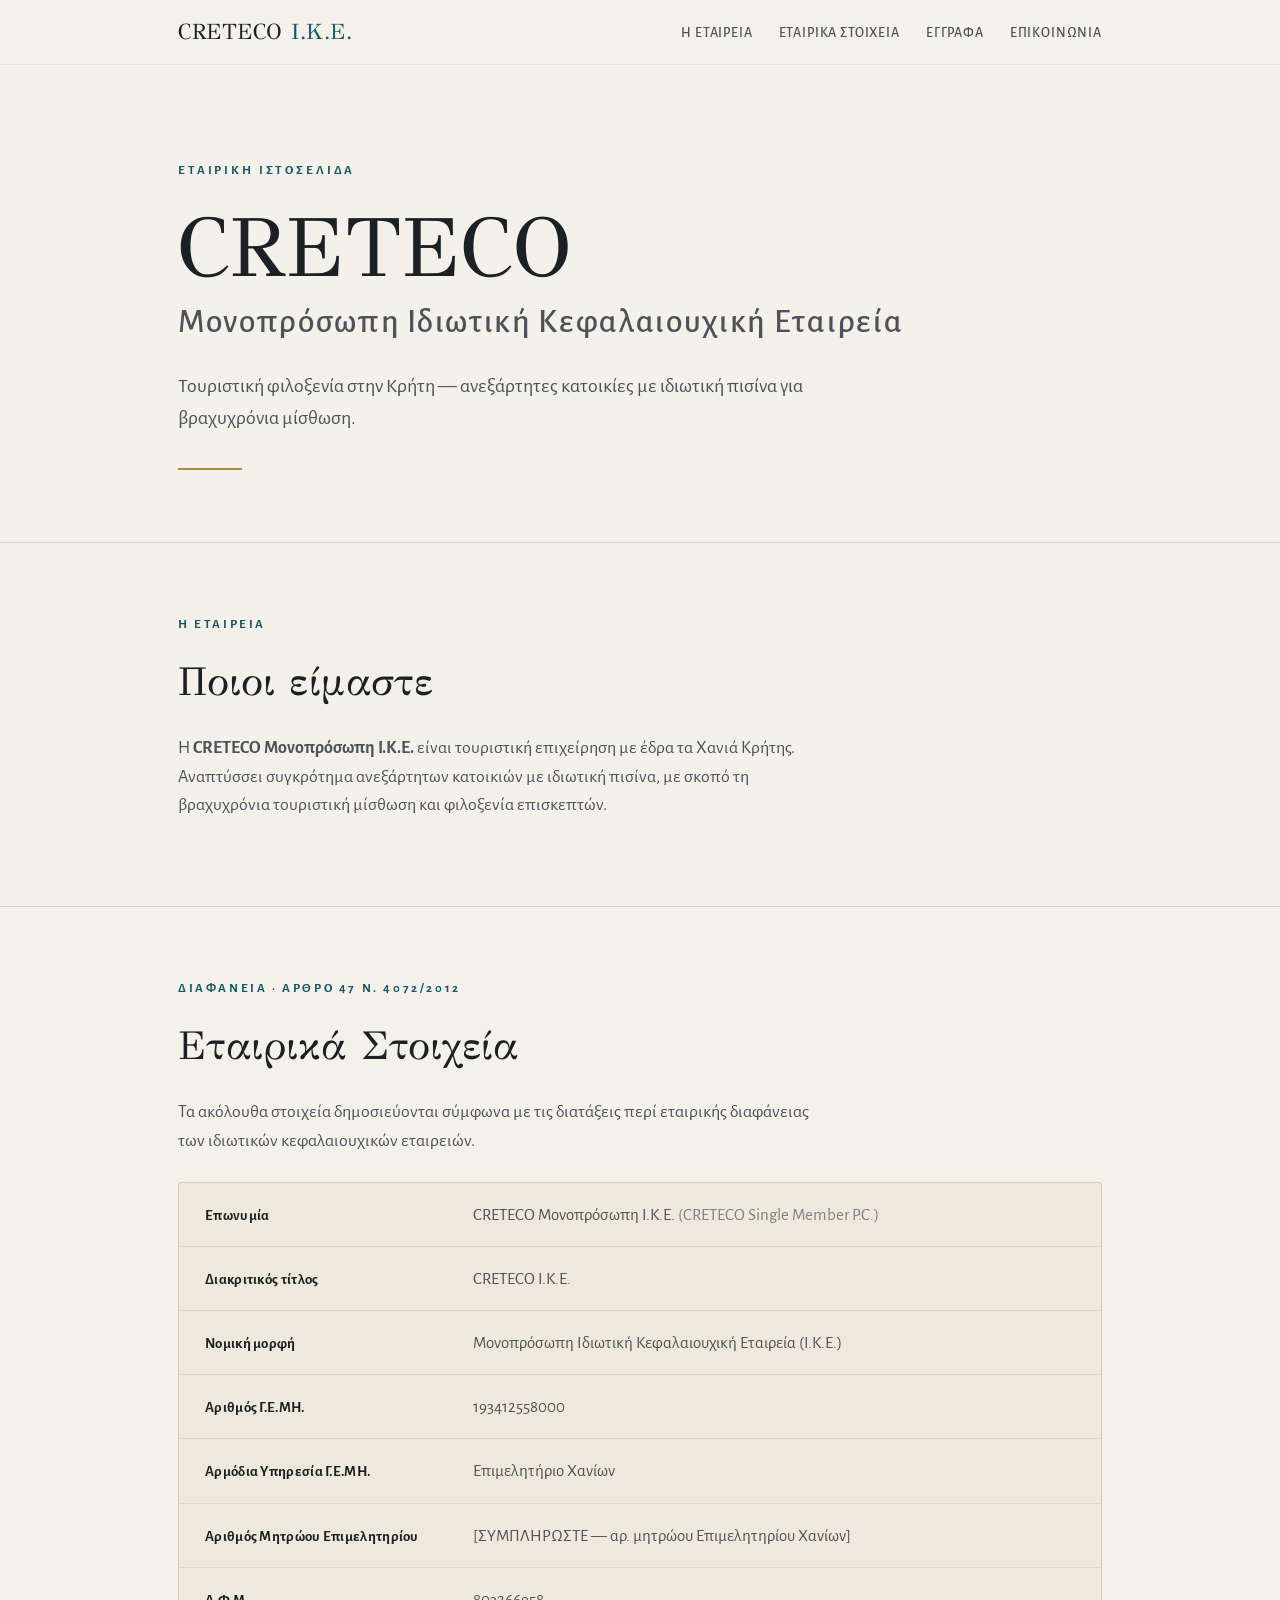
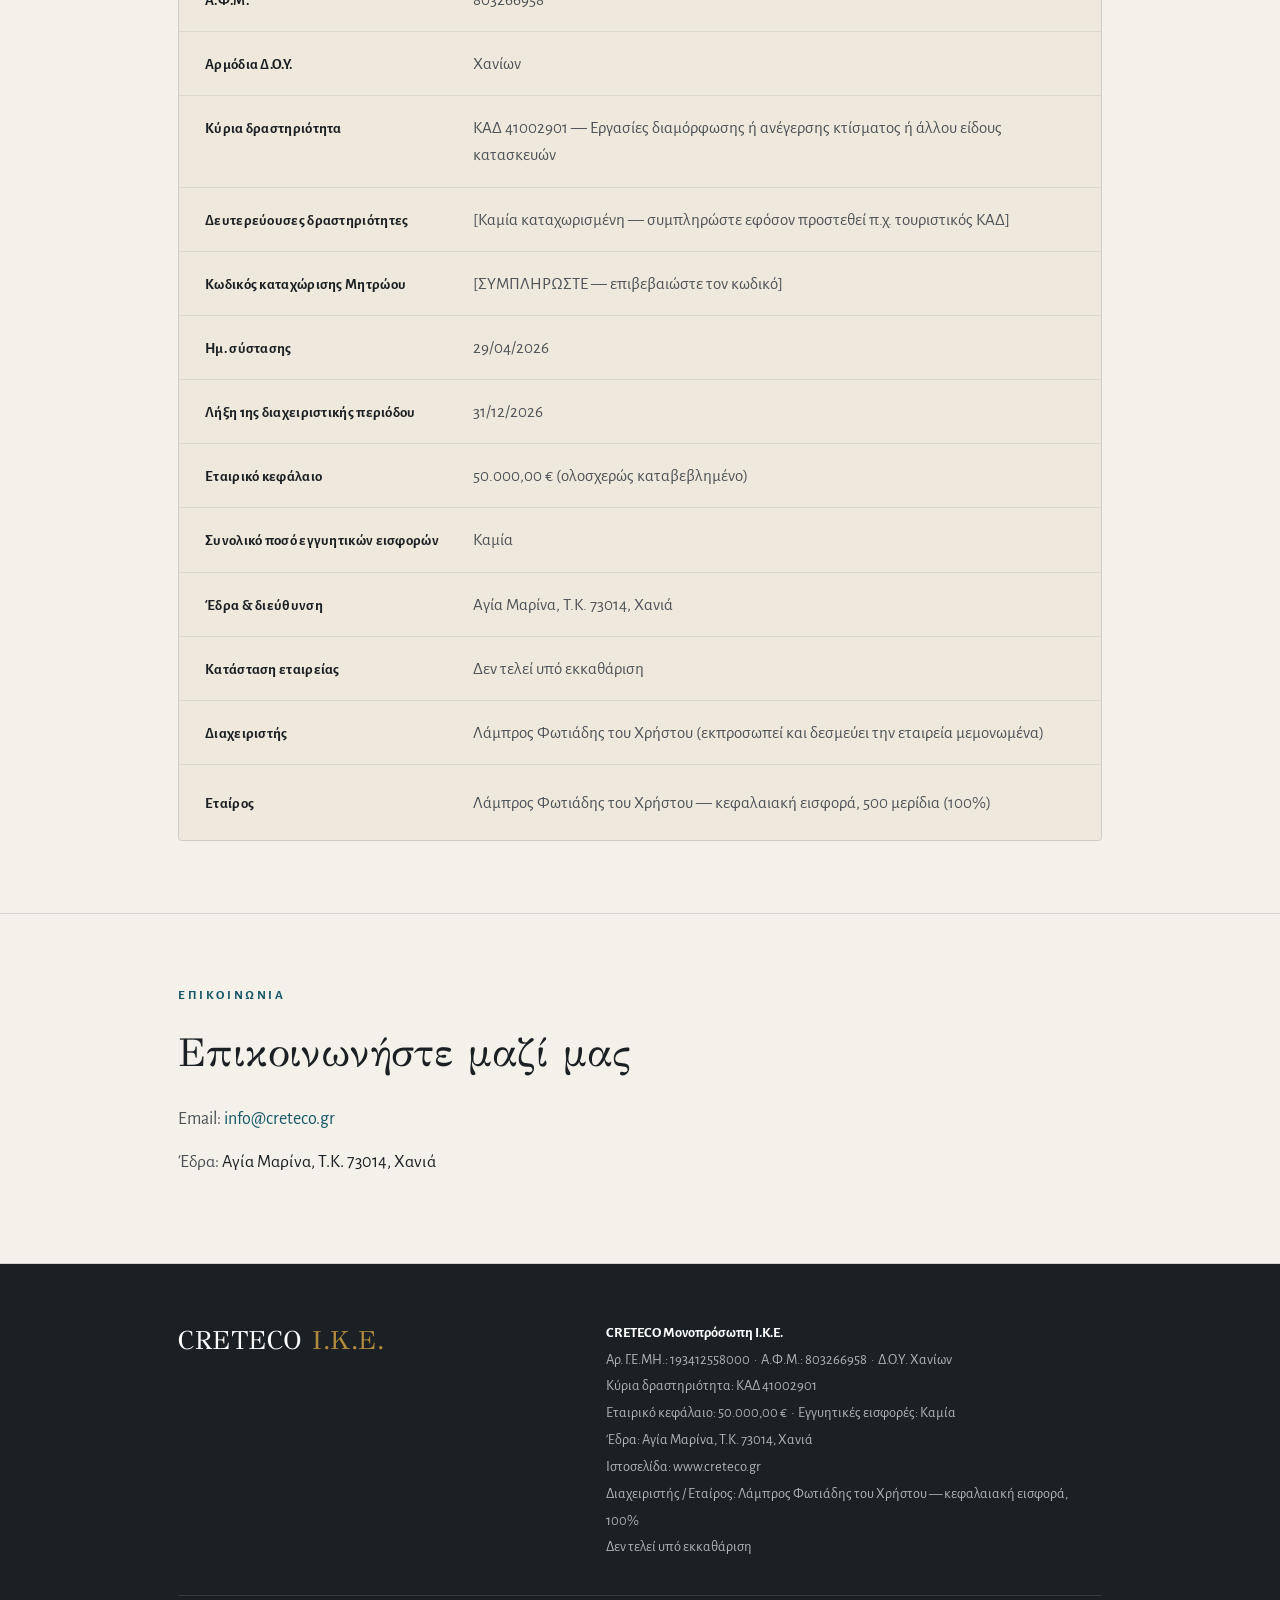
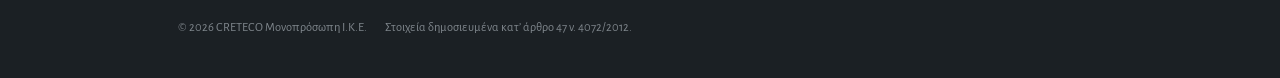
==== index.html @ fc600222 "initial commit" ====
<!DOCTYPE html>
<html lang="el">
<head>
<meta charset="UTF-8">
<meta name="viewport" content="width=device-width, initial-scale=1.0">

<title>CRETECO Μονοπρόσωπη Ι.Κ.Ε.</title>
<meta name="description" content="Εταιρική ιστοσελίδα της CRETECO Μονοπρόσωπη Ι.Κ.Ε. — εταιρικά στοιχεία και έγγραφα δημοσιότητας.">

<link rel="preconnect" href="https://fonts.googleapis.com">
<link rel="preconnect" href="https://fonts.gstatic.com" crossorigin>
<link href="https://fonts.googleapis.com/css2?family=Alegreya+Sans:ital,wght@0,400;0,500;0,700;0,800;1,400&family=GFS+Didot&display=swap" rel="stylesheet">
<link rel="stylesheet" href="styles.css">
</head>

<body>

<!-- ===================== HEADER ===================== -->
<header class="site">
  <div class="wrap bar">
    <span class="mark">CRETECO<span class="ke"> Ι.Κ.Ε.</span></span>
    <nav>
      <ul>
        <li><a href="#etaireia">Η Εταιρεία</a></li>
        <li><a href="#stoixeia">Εταιρικά Στοιχεία</a></li>
        <li><a href="eggrafa.html">Έγγραφα</a></li>
        <li><a href="#epikoinonia">Επικοινωνία</a></li>
      </ul>
    </nav>
  </div>
</header>

<!-- ===================== HERO ===================== -->
<section class="hero">
  <div class="wrap">
    <div class="eyebrow">Εταιρική Ιστοσελίδα</div>
    <h1>CRETECO<span class="form">Μονοπρόσωπη Ιδιωτική Κεφαλαιουχική Εταιρεία</span></h1>
    <p class="lead">Τουριστική φιλοξενία στην Κρήτη — ανεξάρτητες κατοικίες με ιδιωτική πισίνα για βραχυχρόνια μίσθωση. <!-- Επεξεργαστείτε ελεύθερα το κείμενο παρουσίασης. --></p>
    <div class="rule"></div>
  </div>
</section>

<!-- ===================== Η ΕΤΑΙΡΕΙΑ ===================== -->
<section class="block" id="etaireia">
  <div class="wrap">
    <div class="kicker">Η Εταιρεία</div>
    <h2>Ποιοι είμαστε</h2>
    <p>Η <strong>CRETECO Μονοπρόσωπη Ι.Κ.Ε.</strong> είναι τουριστική επιχείρηση με έδρα τα Χανιά Κρήτης. Αναπτύσσει συγκρότημα ανεξάρτητων κατοικιών με ιδιωτική πισίνα, με σκοπό τη βραχυχρόνια τουριστική μίσθωση και φιλοξενία επισκεπτών.</p>
    <p><!-- Προαιρετική δεύτερη παράγραφος — π.χ. τοποθεσία, παροχές, εμπειρία φιλοξενίας. --></p>
  </div>
</section>

<!-- ===================== ΕΤΑΙΡΙΚΑ ΣΤΟΙΧΕΙΑ (ΥΠΟΧΡΕΩΤΙΚΑ) ===================== -->
<!-- Τα υποχρεωτικά στοιχεία του άρθρου 47 ν. 4072/2012. -->
<section class="block" id="stoixeia">
  <div class="wrap">
    <div class="kicker">Διαφάνεια · Άρθρο 47 ν. 4072/2012</div>
    <h2>Εταιρικά Στοιχεία</h2>
    <p>Τα ακόλουθα στοιχεία δημοσιεύονται σύμφωνα με τις διατάξεις περί εταιρικής διαφάνειας των ιδιωτικών κεφαλαιουχικών εταιρειών.</p>

    <dl class="facts">
      <div class="row"><dt>Επωνυμία</dt><dd>CRETECO Μονοπρόσωπη Ι.Κ.Ε. <span style="color:var(--ink-faint)">(CRETECO Single Member P.C.)</span></dd></div>
      <div class="row"><dt>Διακριτικός τίτλος</dt><dd>CRETECO Ι.Κ.Ε.</dd></div>
      <div class="row"><dt>Νομική μορφή</dt><dd>Μονοπρόσωπη Ιδιωτική Κεφαλαιουχική Εταιρεία (Ι.Κ.Ε.)</dd></div>
      <div class="row"><dt>Αριθμός Γ.Ε.ΜΗ.</dt><dd>193412558000</dd></div>
      <div class="row"><dt>Αρμόδια Υπηρεσία Γ.Ε.ΜΗ.</dt><dd>Επιμελητήριο Χανίων</dd></div>
      <div class="row"><dt>Αριθμός Μητρώου Επιμελητηρίου</dt><dd>[ΣΥΜΠΛΗΡΩΣΤΕ — αρ. μητρώου Επιμελητηρίου Χανίων]</dd></div>
      <div class="row"><dt>Α.Φ.Μ.</dt><dd>803266958</dd></div>
      <div class="row"><dt>Αρμόδια Δ.Ο.Υ.</dt><dd>Χανίων</dd></div>
      <div class="row"><dt>Κύρια δραστηριότητα</dt><dd>ΚΑΔ 41002901 — Εργασίες διαμόρφωσης ή ανέγερσης κτίσματος ή άλλου είδους κατασκευών</dd></div>
      <div class="row"><dt>Δευτερεύουσες δραστηριότητες</dt><dd>[Καμία καταχωρισμένη — συμπληρώστε εφόσον προστεθεί π.χ. τουριστικός ΚΑΔ]</dd></div>
      <div class="row"><dt>Κωδικός καταχώρισης Μητρώου</dt><dd>[ΣΥΜΠΛΗΡΩΣΤΕ — επιβεβαιώστε τον κωδικό]</dd></div>
      <div class="row"><dt>Ημ. σύστασης</dt><dd>29/04/2026</dd></div>
      <div class="row"><dt>Λήξη 1ης διαχειριστικής περιόδου</dt><dd>31/12/2026</dd></div>
      <div class="row"><dt>Εταιρικό κεφάλαιο</dt><dd>50.000,00 € (ολοσχερώς καταβεβλημένο)</dd></div>
      <div class="row"><dt>Συνολικό ποσό εγγυητικών εισφορών</dt><dd>Καμία</dd></div>
      <div class="row"><dt>Έδρα &amp; διεύθυνση</dt><dd>Αγία Μαρίνα, Τ.Κ. 73014, Χανιά</dd></div>
      <div class="row"><dt>Κατάσταση εταιρείας</dt><dd>Δεν τελεί υπό εκκαθάριση</dd></div>
      <div class="row"><dt>Διαχειριστής</dt><dd>Λάμπρος Φωτιάδης του Χρήστου (εκπροσωπεί και δεσμεύει την εταιρεία μεμονωμένα)</dd></div>
      <div class="row">
        <dt>Εταίρος</dt>
        <dd>
          <ul class="partners">
            <li>Λάμπρος Φωτιάδης του Χρήστου — κεφαλαιακή εισφορά, 500 μερίδια (100%)</li>
          </ul>
        </dd>
      </div>
    </dl>
  </div>
</section>

<!-- ===================== ΕΠΙΚΟΙΝΩΝΙΑ (προαιρετικό) ===================== -->
<!-- Μη υποχρεωτικό. Email προαιρετικό — δεν απαιτείται τηλέφωνο. -->
<section class="block" id="epikoinonia">
  <div class="wrap">
    <div class="kicker">Επικοινωνία</div>
    <h2>Επικοινωνήστε μαζί μας</h2>
    <p>Email: <a href="mailto:info@creteco.gr">info@creteco.gr</a></p>
    <p>Έδρα: <span style="color:var(--ink)">Αγία Μαρίνα, Τ.Κ. 73014, Χανιά</span></p>
  </div>
</section>

<!-- ===================== FOOTER (επανάληψη υποχρεωτικών στοιχείων) ===================== -->
<footer class="site">
  <div class="wrap">
    <div class="top">
      <div class="fmark">CRETECO<span class="ke"> Ι.Κ.Ε.</span></div>
      <div class="legal">
        <strong>CRETECO Μονοπρόσωπη Ι.Κ.Ε.</strong><br>
        Αρ. Γ.Ε.ΜΗ.: 193412558000 &nbsp;·&nbsp; Α.Φ.Μ.: 803266958 &nbsp;·&nbsp; Δ.Ο.Υ. Χανίων<br>
        Κύρια δραστηριότητα: ΚΑΔ 41002901<br>
        Εταιρικό κεφάλαιο: 50.000,00 € &nbsp;·&nbsp; Εγγυητικές εισφορές: Καμία<br>
        Έδρα: Αγία Μαρίνα, Τ.Κ. 73014, Χανιά<br>
        Ιστοσελίδα: www.creteco.gr<br>
        Διαχειριστής / Εταίρος: Λάμπρος Φωτιάδης του Χρήστου — κεφαλαιακή εισφορά, 100%<br>
        Δεν τελεί υπό εκκαθάριση
      </div>
    </div>
    <div class="divline"></div>
    <div class="fine">
      <span>© 2026 CRETECO Μονοπρόσωπη Ι.Κ.Ε.</span>
      <span>Στοιχεία δημοσιευμένα κατ’ άρθρο 47 ν. 4072/2012.</span>
    </div>
  </div>
</footer>

</body>
</html>
---- styles.css ----
:root{
  --paper:#f4f1ea;
  --paper-2:#efe9dd;
  --ink:#1b2024;
  --ink-soft:#4c5258;
  --ink-faint:#7a8086;
  --accent:#175767;
  --accent-deep:#103d49;
  --gold:#b08a3e;
  --line:rgba(27,32,36,.14);
  --line-soft:rgba(27,32,36,.08);
  --display:"GFS Didot","Times New Roman",serif;
  --body:"Alegreya Sans",system-ui,-apple-system,sans-serif;
}

*{box-sizing:border-box;margin:0;padding:0}
html{scroll-behavior:smooth}
body{
  font-family:var(--body);
  background:var(--paper);
  color:var(--ink);
  line-height:1.6;
  font-size:18px;
  -webkit-font-smoothing:antialiased;
  text-rendering:optimizeLegibility;
}
body::before{ /* subtle paper grain */
  content:"";position:fixed;inset:0;pointer-events:none;z-index:0;opacity:.5;
  background-image:radial-gradient(rgba(27,32,36,.025) 1px,transparent 1px);
  background-size:3px 3px;
}

a{color:var(--accent);text-decoration:none}
a:hover{color:var(--accent-deep)}

.wrap{max-width:980px;margin:0 auto;padding:0 28px;position:relative;z-index:1}

/* ---------- Header / nav ---------- */
header.site{
  position:sticky;top:0;z-index:10;
  background:rgba(244,241,234,.86);
  backdrop-filter:saturate(140%) blur(8px);
  border-bottom:1px solid var(--line-soft);
}
.bar{display:flex;align-items:center;justify-content:space-between;height:64px}
.mark{
  font-family:var(--display);font-size:22px;letter-spacing:.5px;color:var(--ink);
}
.mark .ke{color:var(--accent)}
nav ul{display:flex;gap:26px;list-style:none}
nav a{
  font-size:14px;letter-spacing:.06em;text-transform:uppercase;color:var(--ink-soft);
  font-weight:500;padding:6px 0;border-bottom:1px solid transparent;transition:.2s;
}
nav a:hover{color:var(--ink);border-bottom-color:var(--gold)}

/* ---------- Hero ---------- */
.hero{padding:96px 0 72px;border-bottom:1px solid var(--line)}
.eyebrow{
  font-size:13px;letter-spacing:.22em;text-transform:uppercase;color:var(--accent);
  font-weight:700;margin-bottom:22px;opacity:0;animation:rise .8s .05s forwards}
.hero h1{
  font-family:var(--display);font-weight:400;line-height:1.04;
  font-size:clamp(40px,8vw,84px);letter-spacing:.5px;color:var(--ink);
  opacity:0;animation:rise .9s .15s forwards}
.hero h1 .form{display:block;font-size:.40em;letter-spacing:.05em;color:var(--ink-soft);margin-top:14px;font-family:var(--body);font-weight:500}
.hero p.lead{
  margin-top:30px;max-width:60ch;font-size:20px;color:var(--ink-soft);
  opacity:0;animation:rise .9s .3s forwards}
.rule{width:64px;height:2px;background:var(--gold);margin:34px 0 0;opacity:0;animation:rise .9s .4s forwards}

@keyframes rise{from{opacity:0;transform:translateY(18px)}to{opacity:1;transform:none}}

/* ---------- Sections ---------- */
section.block{padding:72px 0;border-bottom:1px solid var(--line)}
.kicker{font-size:13px;letter-spacing:.2em;text-transform:uppercase;color:var(--accent);font-weight:700;margin-bottom:14px}
h2{font-family:var(--display);font-weight:400;font-size:clamp(28px,4.5vw,40px);color:var(--ink);margin-bottom:20px;letter-spacing:.4px}
section.block p{max-width:66ch;color:var(--ink-soft);margin-bottom:14px}

/* ---------- Εταιρικά Στοιχεία (compliance block) ---------- */
.facts{
  margin-top:26px;background:var(--paper-2);
  border:1px solid var(--line);border-radius:4px;overflow:hidden;
}
.facts .row{
  display:grid;grid-template-columns:240px 1fr;gap:8px 28px;
  padding:18px 26px;border-bottom:1px solid var(--line-soft);align-items:baseline;
}
.facts .row:last-child{border-bottom:none}
.facts dt{font-weight:700;color:var(--ink);font-size:15px;letter-spacing:.02em}
.facts dd{color:var(--ink-soft);font-size:17px}
.partners{list-style:none}
.partners li{padding:6px 0;border-bottom:1px dotted var(--line);}
.partners li:last-child{border-bottom:none}

/* ---------- Έγγραφα ---------- */
.docgroup{margin-top:34px}
.docgroup:first-of-type{margin-top:28px}
.docgroup > h3{
  font-family:var(--body);font-size:14px;letter-spacing:.12em;text-transform:uppercase;
  color:var(--accent-deep);font-weight:700;margin-bottom:14px;
  padding-bottom:8px;border-bottom:1px solid var(--line-soft)}
.docs{display:grid;grid-template-columns:repeat(auto-fit,minmax(240px,1fr));gap:18px}
.doc{
  display:block;padding:24px 24px 26px;background:#fff;border:1px solid var(--line);
  border-radius:4px;transition:.2s;position:relative;
}
.doc:hover{transform:translateY(-3px);box-shadow:0 10px 30px rgba(16,61,73,.10);border-color:var(--accent)}
.doc .tag{font-size:12px;letter-spacing:.14em;text-transform:uppercase;color:var(--gold);font-weight:700}
.doc .name{display:block;font-family:var(--display);font-size:23px;color:var(--ink);margin:10px 0 4px}
.doc .meta{font-size:14px;color:var(--ink-faint)}
.doc[href]::after{content:"→";position:absolute;right:22px;bottom:24px;font-size:13px;color:var(--accent);font-weight:700}
.doc.pdf[href]::after{content:"→ PDF"}

/* ---------- Subpage extras ---------- */
.backlink{display:inline-block;margin-bottom:18px;font-size:14px;letter-spacing:.04em;color:var(--accent);font-weight:600}
.backlink:hover{color:var(--accent-deep)}
.docnote{color:var(--ink-faint);font-style:italic;margin-top:18px;font-size:15px}

/* ---------- Footer (mandatory disclosure) ---------- */
footer.site{background:var(--ink);color:#cfd3d6;padding:56px 0 40px;position:relative;z-index:1}
footer .top{display:flex;flex-wrap:wrap;justify-content:space-between;gap:30px;align-items:flex-start}
footer .fmark{font-family:var(--display);font-size:26px;color:#fff;letter-spacing:.5px}
footer .fmark .ke{color:var(--gold)}
footer .legal{font-size:14.5px;line-height:1.85;max-width:62ch;color:#aeb4b9}
footer .legal strong{color:#fff;font-weight:700}
footer .legal a{color:#cfd3d6}
footer .divline{height:1px;background:rgba(255,255,255,.12);margin:34px 0 22px}
footer .fine{font-size:12.5px;color:#7f868c;display:flex;flex-wrap:wrap;gap:6px 18px}

/* ---------- Responsive ---------- */
@media(max-width:680px){
  body{font-size:17px}
  nav ul{gap:16px}
  nav a{font-size:12px}
  .facts .row{grid-template-columns:1fr;gap:4px;padding:16px 18px}
  .facts dt{font-size:13px;letter-spacing:.06em;text-transform:uppercase;color:var(--accent-deep)}
  .hero{padding:64px 0 52px}
  section.block{padding:56px 0}
}
@media(max-width:520px){
  nav ul{display:none}
}
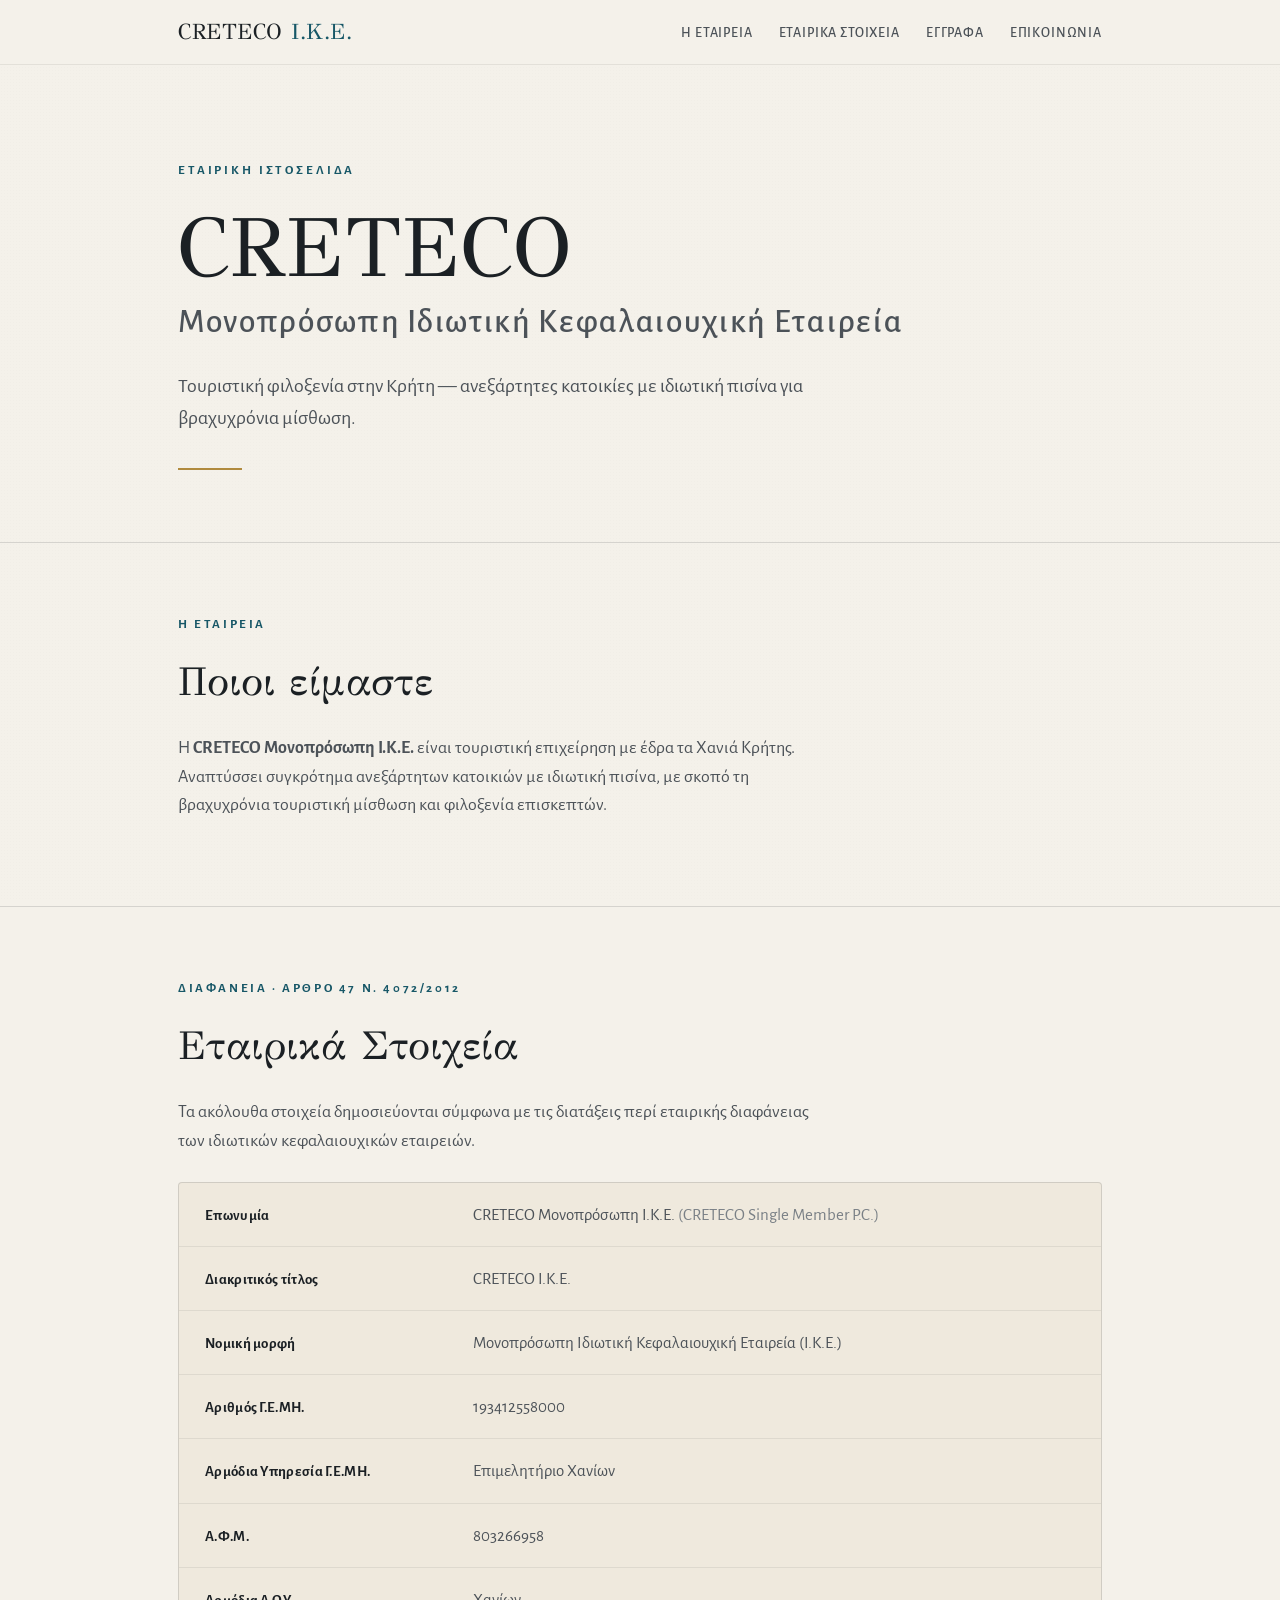
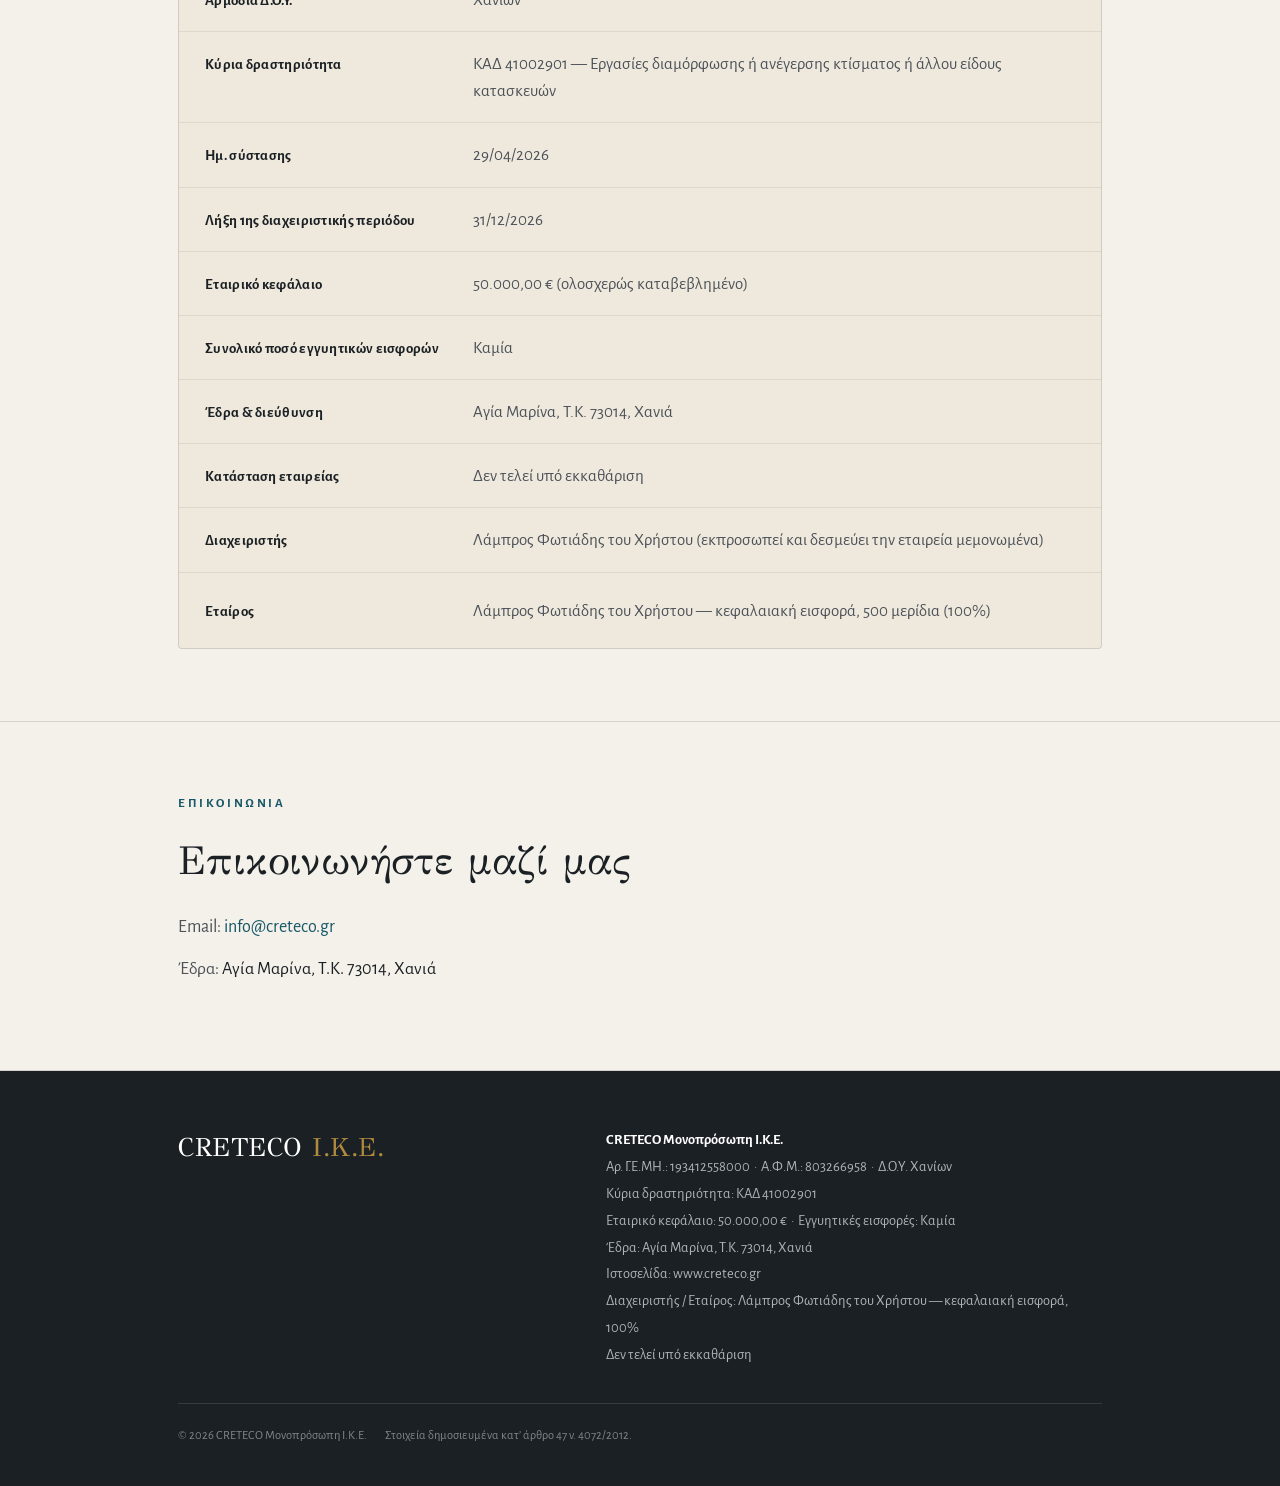
==== commit 7c2f4f27: "updates" ====
--- a/index.html
+++ b/index.html
@@ -64,12 +64,9 @@
       <div class="row"><dt>Νομική μορφή</dt><dd>Μονοπρόσωπη Ιδιωτική Κεφαλαιουχική Εταιρεία (Ι.Κ.Ε.)</dd></div>
       <div class="row"><dt>Αριθμός Γ.Ε.ΜΗ.</dt><dd>193412558000</dd></div>
       <div class="row"><dt>Αρμόδια Υπηρεσία Γ.Ε.ΜΗ.</dt><dd>Επιμελητήριο Χανίων</dd></div>
-      <div class="row"><dt>Αριθμός Μητρώου Επιμελητηρίου</dt><dd>[ΣΥΜΠΛΗΡΩΣΤΕ — αρ. μητρώου Επιμελητηρίου Χανίων]</dd></div>
       <div class="row"><dt>Α.Φ.Μ.</dt><dd>803266958</dd></div>
       <div class="row"><dt>Αρμόδια Δ.Ο.Υ.</dt><dd>Χανίων</dd></div>
       <div class="row"><dt>Κύρια δραστηριότητα</dt><dd>ΚΑΔ 41002901 — Εργασίες διαμόρφωσης ή ανέγερσης κτίσματος ή άλλου είδους κατασκευών</dd></div>
-      <div class="row"><dt>Δευτερεύουσες δραστηριότητες</dt><dd>[Καμία καταχωρισμένη — συμπληρώστε εφόσον προστεθεί π.χ. τουριστικός ΚΑΔ]</dd></div>
-      <div class="row"><dt>Κωδικός καταχώρισης Μητρώου</dt><dd>[ΣΥΜΠΛΗΡΩΣΤΕ — επιβεβαιώστε τον κωδικό]</dd></div>
       <div class="row"><dt>Ημ. σύστασης</dt><dd>29/04/2026</dd></div>
       <div class="row"><dt>Λήξη 1ης διαχειριστικής περιόδου</dt><dd>31/12/2026</dd></div>
       <div class="row"><dt>Εταιρικό κεφάλαιο</dt><dd>50.000,00 € (ολοσχερώς καταβεβλημένο)</dd></div>
